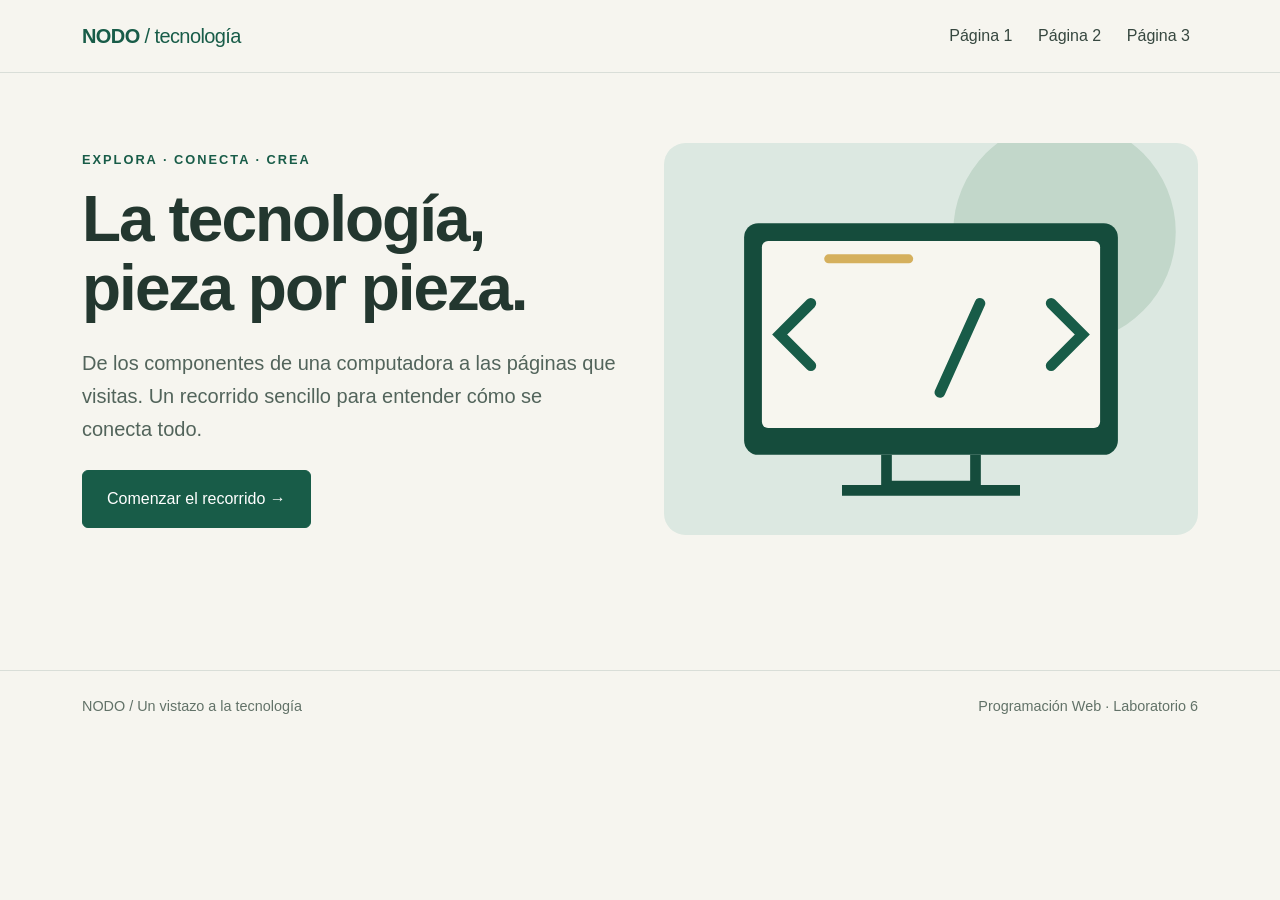
==== index.html @ eec8c69c "Actividad 2: renovar inicio con imagen y menu de tres opciones" ====
<!doctype html>
<html lang="es">
<head>
  <meta charset="utf-8">
  <meta name="viewport" content="width=device-width, initial-scale=1">
  <meta name="description" content="NODO: una introducción sencilla al hardware, las redes y el desarrollo web.">
  <title>Inicio | NODO</title>
  <link rel="icon" href="imagenes/cpu.svg" type="image/svg+xml">
  <link rel="stylesheet" href="vendor/bootstrap.min.css">
  <link rel="stylesheet" href="css/estilos.css">
</head>
<body>
<a class="visually-hidden-focusable" href="#contenido">Saltar al contenido</a>
<nav class="navbar navbar-expand-md py-3" aria-label="Navegación principal">
  <div class="container"><a class="navbar-brand" href="index.html">NODO<span class="fw-normal"> / tecnología</span></a>
    <button class="navbar-toggler" type="button" data-bs-toggle="collapse" data-bs-target="#menu" aria-controls="menu" aria-expanded="false" aria-label="Abrir menú"><span class="navbar-toggler-icon"></span></button>
    <div class="collapse navbar-collapse justify-content-end" id="menu"><ul class="navbar-nav"><li class="nav-item"><a class="nav-link" href="#">Página 1</a></li><li class="nav-item"><a class="nav-link" href="#">Página 2</a></li><li class="nav-item"><a class="nav-link" href="#">Página 3</a></li></ul></div>
  </div>
</nav>
<main id="contenido" class="container"><section class="hero row align-items-center g-5"><div class="col-md-6"><p class="eyebrow">Explora · Conecta · Crea</p><h1>La tecnología,<br>pieza por pieza.</h1><p class="lead mt-4">De los componentes de una computadora a las páginas que visitas. Un recorrido sencillo para entender cómo se conecta todo.</p><a class="btn btn-primary px-4 py-3 mt-2" href="#">Comenzar el recorrido →</a></div><div class="col-md-6"><img class="img-fluid" src="imagenes/portada.svg" width="600" height="440" alt="Ilustración de una computadora con símbolos de código"></div></section></main>
<footer><div class="container d-flex flex-wrap justify-content-between gap-2"><span>NODO / Un vistazo a la tecnología</span><span>Programación Web · Laboratorio 6</span></div></footer>
<script src="vendor/bootstrap.bundle.min.js"></script>
</body>
</html>
---- css/estilos.css ----
/* Estilos compartidos por las cuatro páginas. */
:root { --verde: #185c48; --papel: #f6f5ef; }
body { background: var(--papel); color: #23372f; font-family: Arial, sans-serif; }
.navbar { border-bottom: 1px solid #d9ded8; background: var(--papel); }
.navbar-brand { font-weight: 800; color: var(--verde); letter-spacing: -.6px; }
.nav-link { margin-left: .6rem; color: #36473f; }
.nav-link.active { background: #dde9e1; border-radius: 8px; color: #154c3c !important; font-weight: 700; }
.eyebrow { color: var(--verde); font-size: .8rem; font-weight: 700; letter-spacing: 2px; text-transform: uppercase; }
.hero { padding: 70px 0; }
h1 { font-size: clamp(2.4rem, 5vw, 4.6rem); line-height: 1.08; font-weight: 750; letter-spacing: -2px; }
.lead { color: #52645b; line-height: 1.65; }
.btn-primary { background: var(--verde); border-color: var(--verde); }
.btn-primary:hover { background: #103f31; border-color: #103f31; }
.card { border: 1px solid #dce2db; border-radius: 16px; overflow: hidden; box-shadow: none; }
.card-body { padding: 24px; }
.card-text { line-height: 1.75; color: #4b5e53; }
.card-img-top { width: 100%; aspect-ratio: 600 / 270; object-fit: cover; }
.card-title { font-weight: 700; }
.accordion { --bs-accordion-active-bg: #e3eee7; --bs-accordion-active-color: #154c3c; --bs-accordion-btn-focus-box-shadow: 0 0 0 .2rem #185c4830; }
footer { border-top: 1px solid #d9ded8; color: #627268; margin-top: 65px; padding: 25px 0; font-size: .9rem; }
a:focus-visible,button:focus-visible { outline: 3px solid #a76b0b; outline-offset: 4px; }
@media(max-width: 767px) { .hero { padding: 38px 0; } h1 { letter-spacing: -1px; } .nav-link { margin-left: 0; padding-left: 12px; } }
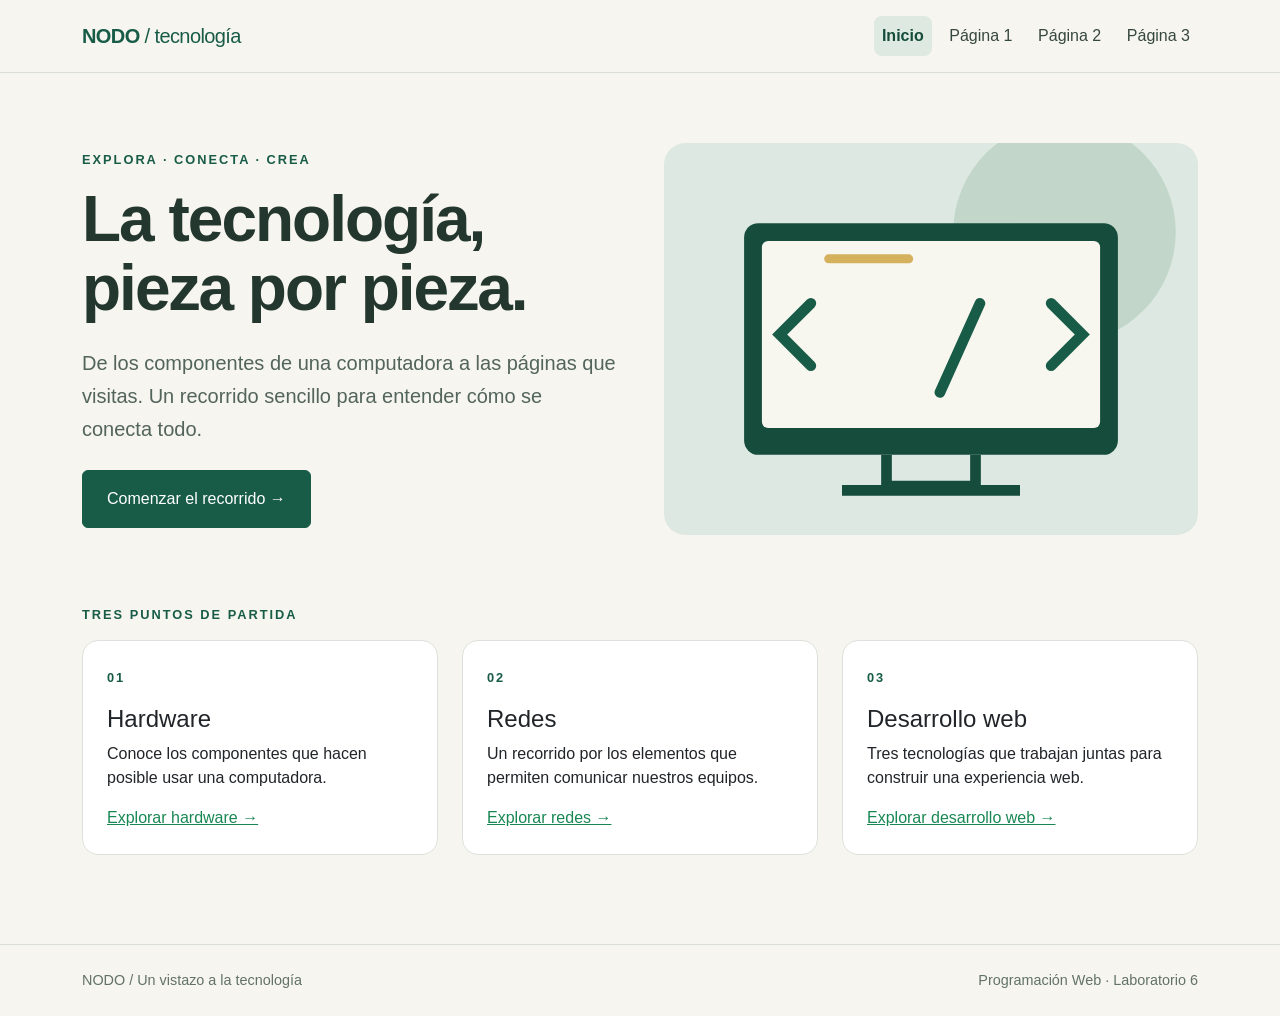
==== commit 8f8a2602: "Actividad 3: completar paginas, navegacion y componentes Bootstrap" ====
--- a/index.html
+++ b/index.html
@@ -14,10 +14,10 @@
 <nav class="navbar navbar-expand-md py-3" aria-label="Navegación principal">
   <div class="container"><a class="navbar-brand" href="index.html">NODO<span class="fw-normal"> / tecnología</span></a>
     <button class="navbar-toggler" type="button" data-bs-toggle="collapse" data-bs-target="#menu" aria-controls="menu" aria-expanded="false" aria-label="Abrir menú"><span class="navbar-toggler-icon"></span></button>
-    <div class="collapse navbar-collapse justify-content-end" id="menu"><ul class="navbar-nav"><li class="nav-item"><a class="nav-link" href="#">Página 1</a></li><li class="nav-item"><a class="nav-link" href="#">Página 2</a></li><li class="nav-item"><a class="nav-link" href="#">Página 3</a></li></ul></div>
+    <div class="collapse navbar-collapse justify-content-end" id="menu"><ul class="navbar-nav"><li class="nav-item"><a class="nav-link active" href="index.html" aria-current="page">Inicio</a></li><li class="nav-item"><a class="nav-link" href="pagina1.html">Página 1</a></li><li class="nav-item"><a class="nav-link" href="pagina2.html">Página 2</a></li><li class="nav-item"><a class="nav-link" href="pagina3.html">Página 3</a></li></ul></div>
   </div>
 </nav>
-<main id="contenido" class="container"><section class="hero row align-items-center g-5"><div class="col-md-6"><p class="eyebrow">Explora · Conecta · Crea</p><h1>La tecnología,<br>pieza por pieza.</h1><p class="lead mt-4">De los componentes de una computadora a las páginas que visitas. Un recorrido sencillo para entender cómo se conecta todo.</p><a class="btn btn-primary px-4 py-3 mt-2" href="#">Comenzar el recorrido →</a></div><div class="col-md-6"><img class="img-fluid" src="imagenes/portada.svg" width="600" height="440" alt="Ilustración de una computadora con símbolos de código"></div></section></main>
+<main id="contenido" class="container"><section class="hero row align-items-center g-5"><div class="col-md-6"><p class="eyebrow">Explora · Conecta · Crea</p><h1>La tecnología,<br>pieza por pieza.</h1><p class="lead mt-4">De los componentes de una computadora a las páginas que visitas. Un recorrido sencillo para entender cómo se conecta todo.</p><a class="btn btn-primary px-4 py-3 mt-2" href="pagina1.html">Comenzar el recorrido →</a></div><div class="col-md-6"><img class="img-fluid" src="imagenes/portada.svg" width="600" height="440" alt="Ilustración de una computadora con símbolos de código"></div></section><section class="pb-4"><p class="eyebrow">Tres puntos de partida</p><div class="row g-4"><div class="col-md-4"><article class="card h-100"><div class="card-body"><span class="eyebrow">01</span><h2 class="h4 mt-3">Hardware</h2><p>Conoce los componentes que hacen posible usar una computadora.</p><a class="link-success" href="pagina1.html">Explorar hardware →</a></div></article></div><div class="col-md-4"><article class="card h-100"><div class="card-body"><span class="eyebrow">02</span><h2 class="h4 mt-3">Redes</h2><p>Un recorrido por los elementos que permiten comunicar nuestros equipos.</p><a class="link-success" href="pagina2.html">Explorar redes →</a></div></article></div><div class="col-md-4"><article class="card h-100"><div class="card-body"><span class="eyebrow">03</span><h2 class="h4 mt-3">Desarrollo web</h2><p>Tres tecnologías que trabajan juntas para construir una experiencia web.</p><a class="link-success" href="pagina3.html">Explorar desarrollo web →</a></div></article></div></div></section></main>
 <footer><div class="container d-flex flex-wrap justify-content-between gap-2"><span>NODO / Un vistazo a la tecnología</span><span>Programación Web · Laboratorio 6</span></div></footer>
 <script src="vendor/bootstrap.bundle.min.js"></script>
 </body>
--- a/css/estilos.css
+++ b/css/estilos.css
@@ -1,4 +1,4 @@
-/* Estilos compartidos por las cuatro páginas. */
+/* Estilos compartidos por las cuatro pÃ¡ginas. */
 :root { --verde: #185c48; --papel: #f6f5ef; }
 body { background: var(--papel); color: #23372f; font-family: Arial, sans-serif; }
 .navbar { border-bottom: 1px solid #d9ded8; background: var(--papel); }
@@ -14,7 +14,7 @@
 .card { border: 1px solid #dce2db; border-radius: 16px; overflow: hidden; box-shadow: none; }
 .card-body { padding: 24px; }
 .card-text { line-height: 1.75; color: #4b5e53; }
-.card-img-top { width: 100%; aspect-ratio: 600 / 270; object-fit: cover; }
+.card-img-top { width: 100%; height: auto; aspect-ratio: 600 / 270; object-fit: contain; }
 .card-title { font-weight: 700; }
 .accordion { --bs-accordion-active-bg: #e3eee7; --bs-accordion-active-color: #154c3c; --bs-accordion-btn-focus-box-shadow: 0 0 0 .2rem #185c4830; }
 footer { border-top: 1px solid #d9ded8; color: #627268; margin-top: 65px; padding: 25px 0; font-size: .9rem; }
